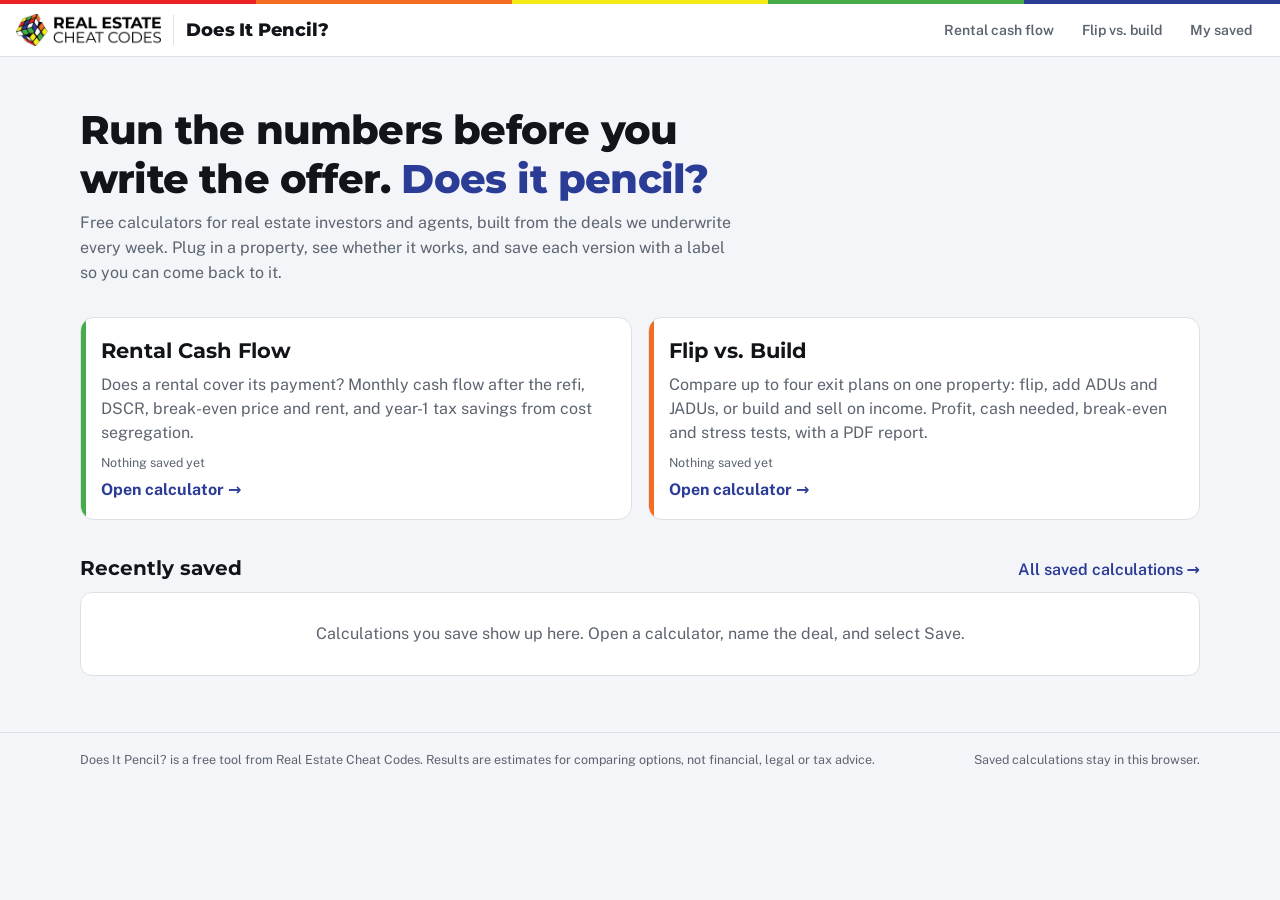
==== doesitpencil-site/index.html @ 222e0757 "Add files via upload" ====
<!doctype html>
<html lang="en" data-root="">
<head>
<meta charset="utf-8">
<meta name="viewport" content="width=device-width,initial-scale=1,viewport-fit=cover">
<title>Does It Pencil? · Free Real Estate Deal Calculators</title>
<meta name="description" content="Free real estate investing calculators from Real Estate Cheat Codes: rental cash flow and DSCR, flip vs. build, and more. Save and label your calculations.">
<meta property="og:title" content="Does It Pencil? · Free Real Estate Deal Calculators">
<meta property="og:description" content="Free real estate investing calculators from Real Estate Cheat Codes: rental cash flow and DSCR, flip vs. build, and more. Save and label your calculations.">
<meta property="og:type" content="website">
<meta property="og:url" content="https://doesitpencil.org/">
<link rel="canonical" href="https://doesitpencil.org/">
<link rel="icon" type="image/png" href="assets/favicon.png">
<link rel="apple-touch-icon" href="assets/apple-touch-icon.png">
<link rel="preconnect" href="https://fonts.googleapis.com">
<link rel="stylesheet" href="https://fonts.googleapis.com/css2?family=Montserrat:wght@600;700;800&family=Public+Sans:wght@400;500;600;700;800&family=IBM+Plex+Mono:wght@400;500;600&display=swap">
<link rel="stylesheet" href="assets/site.css">
<style>:root{color-scheme:light;padding-top:env(safe-area-inset-top,0px);padding-bottom:env(safe-area-inset-bottom,0px)}body{margin:0}img{max-width:100%}[hidden]{display:none!important}</style>
<style>
.dip-tools{display:flex;flex-wrap:wrap;gap:8px;align-items:center;margin:18px 0 14px}
.dip-tools input[type=search]{font:inherit;font-size:14px;padding:8px 10px;border:1px solid var(--dip-line);border-radius:8px;background:var(--dip-bg);color:var(--dip-fg);flex:1 1 220px;min-width:0}
.dip-chips{display:flex;gap:6px;flex-wrap:wrap}
.dip-chip{font:inherit;font-size:13px;font-weight:600;border:1px solid var(--dip-line);background:var(--dip-bg);color:var(--dip-muted);border-radius:999px;padding:6px 12px;cursor:pointer}
.dip-chip[aria-pressed="true"]{background:var(--dip-accent-soft);color:var(--dip-accent);border-color:transparent}
.dip-list{display:flex;flex-direction:column;background:var(--dip-bg);border:1px solid var(--dip-line);border-radius:12px;overflow:hidden}
.dip-row{display:grid;grid-template-columns:minmax(0,1fr) auto;gap:8px 16px;padding:14px 16px;border-top:1px solid var(--dip-line);align-items:center}
.dip-row:first-child{border-top:0}
.dip-row .nm{font-weight:700;font-size:15px;overflow-wrap:anywhere}
.dip-row .nm a{color:inherit;text-decoration:none}.dip-row .nm a:hover{color:var(--dip-accent);text-decoration:underline}
.dip-row .meta{font-size:13px;color:var(--dip-muted);margin-top:3px;display:flex;flex-wrap:wrap;gap:4px 10px;align-items:center}
.dip-badge{font-size:11.5px;font-weight:700;letter-spacing:.03em;text-transform:uppercase;color:var(--dip-accent);background:var(--dip-accent-soft);border-radius:4px;padding:2px 7px}
.dip-head{font-weight:700;font-variant-numeric:tabular-nums}
.dip-head.good{color:var(--dip-good)}.dip-head.bad{color:var(--dip-bad)}
.dip-acts{display:flex;gap:6px;flex-wrap:wrap;justify-content:flex-end}
.dip-acts .dip-btn{padding:6px 10px;font-size:13px}
.dip-row input.rn{font:inherit;font-weight:700;font-size:15px;padding:5px 8px;border:1px solid var(--dip-accent);border-radius:6px;width:100%;background:var(--dip-bg);color:var(--dip-fg)}
.dip-empty{padding:28px 18px;color:var(--dip-muted);text-align:center;line-height:1.6}
.dip-note{font-size:13px;color:var(--dip-muted);line-height:1.55;margin-top:14px;max-width:72ch}
@media (max-width:640px){.dip-row{grid-template-columns:1fr}.dip-acts{justify-content:flex-start}}

.dip-hero{padding-block:20px 10px}
.dip-cards{display:grid;grid-template-columns:repeat(auto-fit,minmax(min(100%,320px),1fr));gap:16px;margin-top:22px}
.dip-card{background:var(--dip-bg);border:1px solid var(--dip-line);border-radius:14px;padding:20px;display:flex;flex-direction:column;gap:10px;text-decoration:none;color:inherit;position:relative;overflow:hidden}
.dip-card:hover{border-color:var(--dip-accent)}
.dip-card::before{content:"";position:absolute;inset:0 auto 0 0;width:5px;background:var(--c)}
.dip-card h2{font-size:21px}
.dip-card p{margin:0;color:var(--dip-muted);line-height:1.5}
.dip-card .go{margin-top:auto;font-weight:700;color:var(--dip-accent)}
.dip-card .n{font-size:12.5px;color:var(--dip-muted)}
.dip-sec{margin-top:36px;display:flex;justify-content:space-between;align-items:baseline;gap:10px;flex-wrap:wrap}
.dip-sec a{color:var(--dip-accent);font-weight:600;text-decoration:none}
</style>
</head>
<body class="dip-page">
<div id="dip-header"></div>
<main class="dip-main">
  <section class="dip-hero">
    <h1>Run the numbers before you write the offer. <em>Does it pencil?</em></h1>
    <p class="lede dip-lede">Free calculators for real estate investors and agents, built from the deals we underwrite every week. Plug in a property, see whether it works, and save each version with a label so you can come back to it.</p>
  </section>
  <div class="dip-cards" id="cards"></div>
  <div class="dip-sec"><h2>Recently saved</h2><a href="saved/index.html">All saved calculations →</a></div>
  <div class="dip-list" id="recent" style="margin-top:12px"></div>
</main>
<footer class="dip-foot"><div class="dip-in"><span>Does It Pencil? is a free tool from Real Estate Cheat Codes. Results are estimates for comparing options, not financial, legal or tax advice.</span><span>Saved calculations stay in this browser.</span></div></footer>
<script src="assets/site.js"></script>
<script>
DIP.mountHeader('home');

function ago(t){const s=(Date.now()-t)/1000;if(s<60)return 'just now';if(s<3600)return Math.floor(s/60)+' min ago';if(s<86400)return Math.floor(s/3600)+' hr ago';
  return new Date(t).toLocaleDateString([], {month:'short',day:'numeric',year:new Date(t).getFullYear()===new Date().getFullYear()?undefined:'numeric'})}
function rowHTML(e,full){
  const c=DIP.CALCS[e.calc],sm=e.summary||{};
  return `<div class="dip-row" data-id="${DIP.esc(e.id)}">
   <div><div class="nm"><a href="${DIP.href(e.calc,e.id)}">${DIP.esc(e.label)}</a></div>
   <div class="meta"><span class="dip-badge">${DIP.esc(c?c.short:e.calc)}</span>${sm.headline?`<span class="dip-head ${sm.tone||''}">${DIP.esc(sm.headline)}</span>`:''}${sm.detail?`<span>${DIP.esc(sm.detail)}</span>`:''}<span>Updated ${ago(e.updatedAt)}</span></div></div>
   <div class="dip-acts"><a class="dip-btn dip-primary" href="${DIP.href(e.calc,e.id)}">Open</a>${full?`<button class="dip-btn" data-act="rename">Rename</button><button class="dip-btn" data-act="dup">Duplicate</button><button class="dip-btn dip-danger" data-act="del">Delete</button>`:''}</div></div>`;
}

const colors={rental:'var(--dip-green)',flip:'var(--dip-orange)'};
function render(){
  document.getElementById('cards').innerHTML=Object.entries(DIP.CALCS).map(([k,c])=>{const n=DIP.store.list(k).length;
    return `<a class="dip-card" style="--c:${colors[k]||'var(--dip-blue)'}" href="${DIP.href(k)}"><h2>${DIP.esc(c.name)}</h2><p>${DIP.esc(c.blurb)}</p>
    <span class="n">${n?n+' saved':'Nothing saved yet'}</span><span class="go">Open calculator →</span></a>`}).join('');
  const r=DIP.store.list().slice(0,5);
  document.getElementById('recent').innerHTML=r.length?r.map(e=>rowHTML(e,false)).join(''):'<div class="dip-empty">Calculations you save show up here. Open a calculator, name the deal, and select Save.</div>';
}
render();DIP.store.onChange(render);
</script>
</body>
</html>
---- doesitpencil-site/assets/site.css ----
/* Does It Pencil? — shared site chrome (header, save bar, saved list).
   Every token is prefixed --dip- so it never collides with a calculator's own tokens. */
:root{
  --dip-bg:#ffffff; --dip-fg:#111418; --dip-muted:#5c6470; --dip-line:#dde1e7; --dip-soft:#f3f5f8;
  --dip-accent:#2b3c97; --dip-accent-soft:#e7eaf6; --dip-on-accent:#ffffff;
  --dip-good:#1f7a4d; --dip-good-bg:#dff1e6; --dip-bad:#c0392b; --dip-bad-bg:#f7e0dc;
  --dip-red:#ed2224; --dip-orange:#f36c21; --dip-yellow:#f6eb16; --dip-green:#46ab48; --dip-blue:#2b3c97;
  --dip-display:"Montserrat","Public Sans",system-ui,sans-serif;
  --dip-sans:"Public Sans",system-ui,-apple-system,"Segoe UI",sans-serif;
}
@media (prefers-color-scheme: dark){:root:not([data-theme="light"]){
  --dip-bg:#12151b; --dip-fg:#e8ebf0; --dip-muted:#9aa3b0; --dip-line:#2b313c; --dip-soft:#1a1f27;
  --dip-accent:#9aa8ff; --dip-accent-soft:#232a52; --dip-on-accent:#0d1020;
  --dip-good:#5fd394; --dip-good-bg:#16352a; --dip-bad:#ff8a7a; --dip-bad-bg:#3d1f1b}}
:root[data-theme="dark"]{
  --dip-bg:#12151b; --dip-fg:#e8ebf0; --dip-muted:#9aa3b0; --dip-line:#2b313c; --dip-soft:#1a1f27;
  --dip-accent:#9aa8ff; --dip-accent-soft:#232a52; --dip-on-accent:#0d1020;
  --dip-good:#5fd394; --dip-good-bg:#16352a; --dip-bad:#ff8a7a; --dip-bad-bg:#3d1f1b}

.dip-stripe{display:flex;height:4px}
.dip-stripe i{flex:1}
.dip-stripe i:nth-child(1){background:var(--dip-red)}.dip-stripe i:nth-child(2){background:var(--dip-orange)}
.dip-stripe i:nth-child(3){background:var(--dip-yellow)}.dip-stripe i:nth-child(4){background:var(--dip-green)}
.dip-stripe i:nth-child(5){background:var(--dip-blue)}

.dip-header{background:var(--dip-bg);color:var(--dip-fg);border-bottom:1px solid var(--dip-line);font-family:var(--dip-sans)}
.dip-header .dip-in{display:flex;align-items:center;gap:18px;flex-wrap:wrap;padding-block:10px;
  padding-left:max(16px,env(safe-area-inset-left,0px));padding-right:max(16px,env(safe-area-inset-right,0px))}
.dip-brand{display:flex;align-items:center;gap:12px;color:inherit;text-decoration:none;margin-right:auto;min-width:0}
.dip-brand img{height:32px;width:auto;display:block}
.dip-brand .dip-w{display:none}
@media (prefers-color-scheme: dark){:root:not([data-theme="light"]) .dip-brand .dip-b{display:none}:root:not([data-theme="light"]) .dip-brand .dip-w{display:block}}
:root[data-theme="dark"] .dip-brand .dip-b{display:none}:root[data-theme="dark"] .dip-brand .dip-w{display:block}
.dip-brand .dip-sep{width:1px;height:30px;background:var(--dip-line)}
.dip-brand b{font-family:var(--dip-display);font-weight:800;font-size:18px;letter-spacing:-.01em;white-space:nowrap}
.dip-nav{display:flex;gap:4px;overflow-x:auto;max-width:100%;scrollbar-width:none}
.dip-nav a{font-weight:600;font-size:14px;color:var(--dip-muted);text-decoration:none;padding:8px 12px;border-radius:8px;white-space:nowrap;display:flex;align-items:center;gap:6px}
.dip-nav a:hover{color:var(--dip-fg);background:var(--dip-soft)}
.dip-nav a[aria-current="page"]{color:var(--dip-accent);background:var(--dip-accent-soft)}
.dip-count{font-size:11.5px;font-weight:700;background:var(--dip-accent);color:var(--dip-on-accent);border-radius:999px;padding:1px 7px;font-variant-numeric:tabular-nums}
.dip-count:empty{display:none}
@media (max-width:640px){.dip-brand .dip-sep,.dip-brand img{display:none!important}.dip-header .dip-in{gap:6px}.dip-nav{width:100%}}

/* save bar */
.dip-save{display:flex;flex-wrap:wrap;gap:8px;align-items:center;font-family:var(--dip-sans);min-width:0}
.dip-save input,.dip-save select{font:inherit;font-size:14px;color:var(--dip-fg);background:var(--dip-bg);border:1px solid var(--dip-line);border-radius:8px;padding:8px 10px;min-width:0}
.dip-save input{flex:1 1 220px;font-weight:600}
.dip-save select{flex:0 1 210px}
.dip-save button{font:inherit;font-size:14px;font-weight:600;border-radius:8px;border:1px solid var(--dip-line);background:var(--dip-bg);color:var(--dip-fg);padding:8px 12px;cursor:pointer;white-space:nowrap}
.dip-save button:hover{border-color:var(--dip-accent)}
.dip-save button.dip-primary{background:var(--dip-accent);border-color:var(--dip-accent);color:var(--dip-on-accent)}
.dip-save :focus-visible{outline:2px solid var(--dip-accent);outline-offset:1px}
.dip-status{font-size:12.5px;color:var(--dip-muted);flex-basis:100%}
.dip-status.dirty{color:#9a6400}

/* shared page sections (home / saved) */
.dip-page{background:var(--dip-soft);color:var(--dip-fg);font-family:var(--dip-sans);min-height:100%}
.dip-main{max-width:1120px;padding-block:28px 56px;padding-left:max(16px,env(safe-area-inset-left,0px));padding-right:max(16px,env(safe-area-inset-right,0px));margin:0 auto}
.dip-main h1{font-family:var(--dip-display);font-weight:800;font-size:clamp(26px,4vw,40px);letter-spacing:-.02em;margin:0 0 8px;text-wrap:balance}
.dip-main h1 em{font-style:normal;color:var(--dip-accent)}
.dip-main h2{font-family:var(--dip-display);font-weight:700;font-size:20px;margin:0}
.dip-lede{color:var(--dip-muted);font-size:16px;line-height:1.55;max-width:66ch;margin:0}
.dip-btn{font:inherit;font-size:14px;font-weight:600;border-radius:8px;border:1px solid var(--dip-line);background:var(--dip-bg);color:var(--dip-fg);padding:8px 12px;cursor:pointer;text-decoration:none;display:inline-flex;align-items:center;gap:6px;white-space:nowrap}
.dip-btn:hover{border-color:var(--dip-accent)}
.dip-btn.dip-primary{background:var(--dip-accent);border-color:var(--dip-accent);color:var(--dip-on-accent)}
.dip-btn.dip-danger{color:var(--dip-bad)}
.dip-btn:focus-visible{outline:2px solid var(--dip-accent);outline-offset:1px}
.dip-foot{border-top:1px solid var(--dip-line);color:var(--dip-muted);font-size:12.5px;line-height:1.5;padding-block:18px 28px;
  padding-left:max(16px,env(safe-area-inset-left,0px));padding-right:max(16px,env(safe-area-inset-right,0px));font-family:var(--dip-sans)}
.dip-foot .dip-in{max-width:1120px;margin:0 auto;display:flex;flex-wrap:wrap;gap:6px 18px;justify-content:space-between}
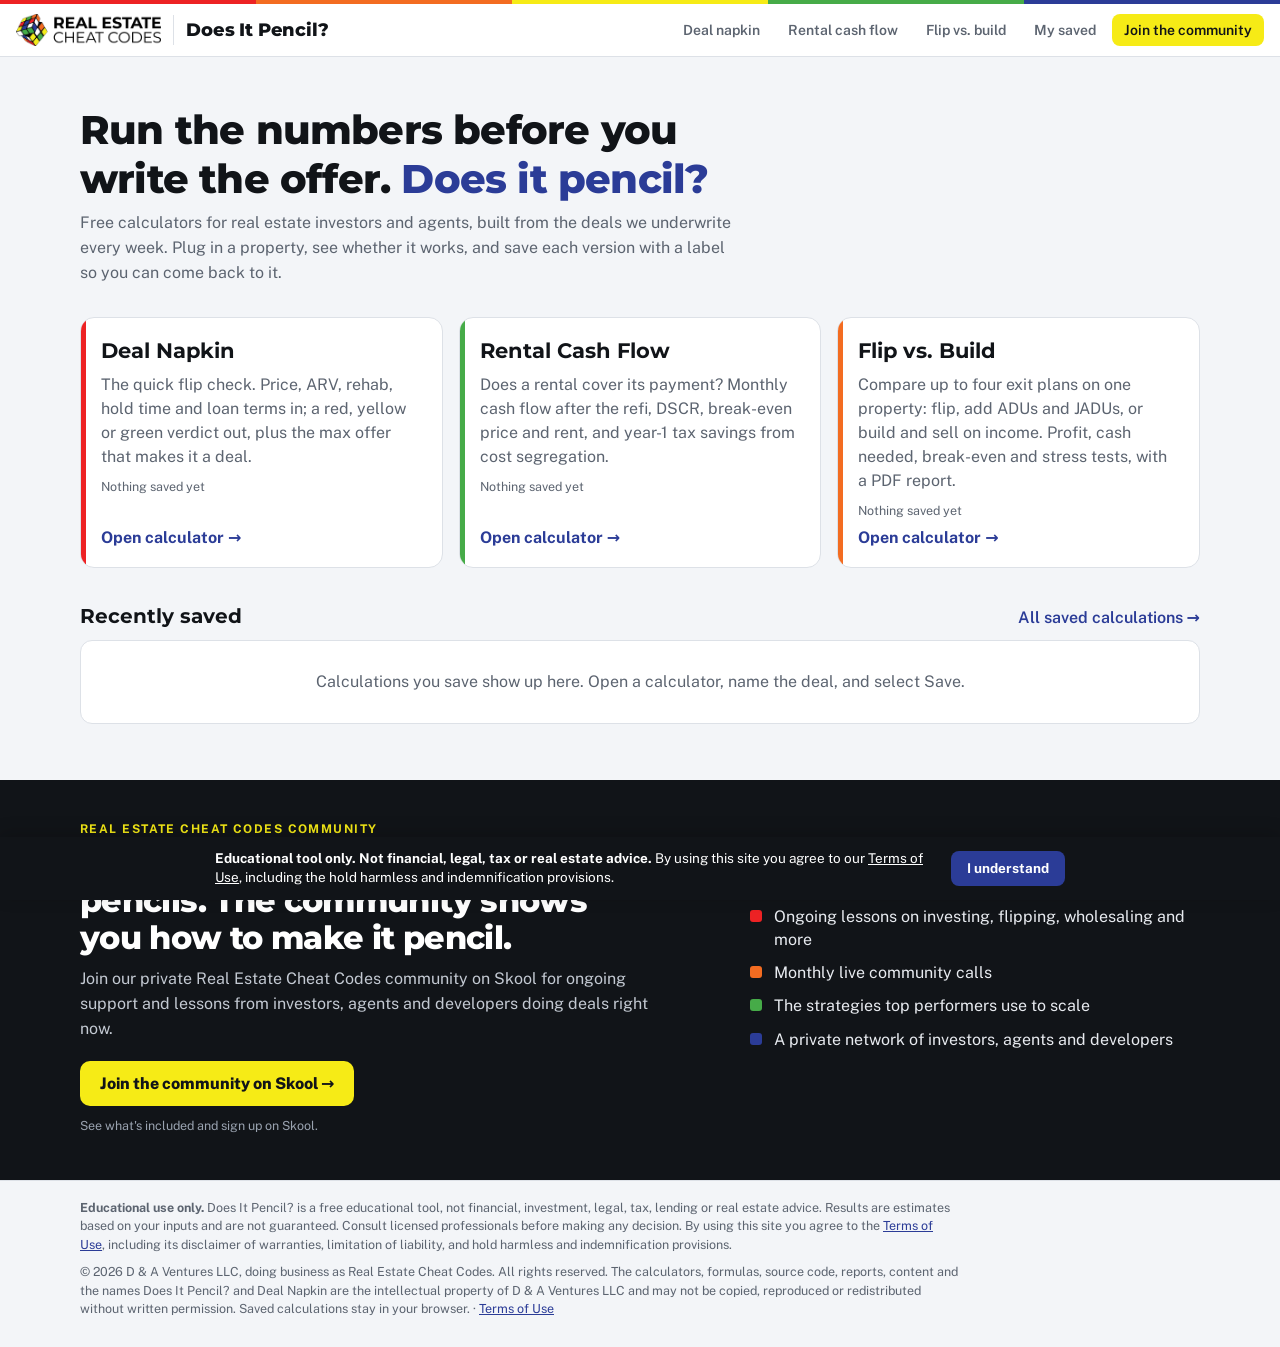
==== commit 5632f23f: "Add files via upload" ====
--- a/doesitpencil-site/index.html
+++ b/doesitpencil-site/index.html
@@ -30,7 +30,7 @@
 .dip-row .meta{font-size:13px;color:var(--dip-muted);margin-top:3px;display:flex;flex-wrap:wrap;gap:4px 10px;align-items:center}
 .dip-badge{font-size:11.5px;font-weight:700;letter-spacing:.03em;text-transform:uppercase;color:var(--dip-accent);background:var(--dip-accent-soft);border-radius:4px;padding:2px 7px}
 .dip-head{font-weight:700;font-variant-numeric:tabular-nums}
-.dip-head.good{color:var(--dip-good)}.dip-head.bad{color:var(--dip-bad)}
+.dip-head.good{color:var(--dip-good)}.dip-head.bad{color:var(--dip-bad)}.dip-head.warn{color:#9a6400}
 .dip-acts{display:flex;gap:6px;flex-wrap:wrap;justify-content:flex-end}
 .dip-acts .dip-btn{padding:6px 10px;font-size:13px}
 .dip-row input.rn{font:inherit;font-weight:700;font-size:15px;padding:5px 8px;border:1px solid var(--dip-accent);border-radius:6px;width:100%;background:var(--dip-bg);color:var(--dip-fg)}
@@ -62,7 +62,25 @@
   <div class="dip-sec"><h2>Recently saved</h2><a href="saved/index.html">All saved calculations →</a></div>
   <div class="dip-list" id="recent" style="margin-top:12px"></div>
 </main>
-<footer class="dip-foot"><div class="dip-in"><span>Does It Pencil? is a free tool from Real Estate Cheat Codes. Results are estimates for comparing options, not financial, legal or tax advice.</span><span>Saved calculations stay in this browser.</span></div></footer>
+<section class="dip-cta" aria-labelledby="cta-h"><div class="dip-in">
+  <div>
+    <p class="eyebrow">Real Estate Cheat Codes community</p>
+    <h2 id="cta-h">The calculator tells you if it pencils. The community shows you how to make it pencil.</h2>
+    <p>Join our private Real Estate Cheat Codes community on Skool for ongoing support and lessons from investors, agents and developers doing deals right now.</p>
+    <a class="go" href="https://www.skool.com/realestatecheatcodes/about?utm_source=doesitpencil&amp;utm_medium=website&amp;utm_campaign=community_cta&amp;utm_content=home" target="_blank" rel="noopener">Join the community on Skool →</a>
+    <p class="fine">See what's included and sign up on Skool.</p>
+  </div>
+  <ul>
+    <li>Ongoing lessons on investing, flipping, wholesaling and more</li>
+    <li>Monthly live community calls</li>
+    <li>The strategies top performers use to scale</li>
+    <li>A private network of investors, agents and developers</li>
+  </ul>
+</div></section>
+<footer class="dip-foot"><div class="dip-in">
+<p class="dip-legal"><b>Educational use only.</b> Does It Pencil? is a free educational tool, not financial, investment, legal, tax, lending or real estate advice. Results are estimates based on your inputs and are not guaranteed. Consult licensed professionals before making any decision. By using this site you agree to the <a href="terms/index.html">Terms of Use</a>, including its disclaimer of warranties, limitation of liability, and hold harmless and indemnification provisions.</p>
+<p class="dip-legal">© 2026 D &amp; A Ventures LLC, doing business as Real Estate Cheat Codes. All rights reserved. The calculators, formulas, source code, reports, content and the names Does It Pencil? and Deal Napkin are the intellectual property of D &amp; A Ventures LLC and may not be copied, reproduced or redistributed without written permission. Saved calculations stay in your browser. · <a href="terms/index.html">Terms of Use</a></p>
+</div></footer>
 <script src="assets/site.js"></script>
 <script>
 DIP.mountHeader('home');
@@ -77,7 +95,7 @@
    <div class="dip-acts"><a class="dip-btn dip-primary" href="${DIP.href(e.calc,e.id)}">Open</a>${full?`<button class="dip-btn" data-act="rename">Rename</button><button class="dip-btn" data-act="dup">Duplicate</button><button class="dip-btn dip-danger" data-act="del">Delete</button>`:''}</div></div>`;
 }
 
-const colors={rental:'var(--dip-green)',flip:'var(--dip-orange)'};
+const colors={napkin:'var(--dip-red)',rental:'var(--dip-green)',flip:'var(--dip-orange)'};
 function render(){
   document.getElementById('cards').innerHTML=Object.entries(DIP.CALCS).map(([k,c])=>{const n=DIP.store.list(k).length;
     return `<a class="dip-card" style="--c:${colors[k]||'var(--dip-blue)'}" href="${DIP.href(k)}"><h2>${DIP.esc(c.name)}</h2><p>${DIP.esc(c.blurb)}</p>
--- a/doesitpencil-site/assets/site.css
+++ b/doesitpencil-site/assets/site.css
@@ -68,3 +68,34 @@
 .dip-foot{border-top:1px solid var(--dip-line);color:var(--dip-muted);font-size:12.5px;line-height:1.5;padding-block:18px 28px;
   padding-left:max(16px,env(safe-area-inset-left,0px));padding-right:max(16px,env(safe-area-inset-right,0px));font-family:var(--dip-sans)}
 .dip-foot .dip-in{max-width:1120px;margin:0 auto;display:flex;flex-wrap:wrap;gap:6px 18px;justify-content:space-between}
+
+/* legal footer + first-visit notice */
+.dip-foot .dip-in{flex-direction:column;gap:8px}
+.dip-legal{margin:0;max-width:110ch}
+.dip-foot a{color:var(--dip-accent)}
+.dip-notice{position:fixed;left:0;right:0;bottom:0;z-index:50;background:var(--dip-fg);color:var(--dip-bg);font-family:var(--dip-sans);font-size:13.5px;line-height:1.45;
+  padding-block:12px calc(12px + env(safe-area-inset-bottom,0px));padding-left:max(16px,env(safe-area-inset-left,0px));padding-right:max(16px,env(safe-area-inset-right,0px));
+  display:flex;gap:12px 16px;align-items:center;justify-content:center;flex-wrap:wrap;box-shadow:0 -4px 16px rgba(0,0,0,.18)}
+.dip-notice p{margin:0;max-width:90ch}
+.dip-notice a{color:inherit;text-decoration:underline}
+.dip-notice button{font:inherit;font-weight:700;border:0;border-radius:8px;padding:8px 16px;background:var(--dip-accent);color:var(--dip-on-accent);cursor:pointer;white-space:nowrap}
+@media (prefers-color-scheme: dark){:root:not([data-theme="light"]) .dip-notice button{background:var(--dip-bg);color:var(--dip-fg)}}
+
+/* community CTA (above the footer on every page) */
+.dip-cta{background:#111418;color:#f3f5f8;font-family:var(--dip-sans);position:relative}
+.dip-cta .dip-in{max-width:1120px;margin:0 auto;padding-block:40px 44px;padding-left:max(16px,env(safe-area-inset-left,0px));padding-right:max(16px,env(safe-area-inset-right,0px));
+  display:grid;grid-template-columns:minmax(0,1.4fr) minmax(0,1fr);gap:24px 40px;align-items:center}
+@media (max-width:800px){.dip-cta .dip-in{grid-template-columns:minmax(0,1fr)}}
+.dip-cta .eyebrow{font-size:12px;font-weight:700;letter-spacing:.12em;text-transform:uppercase;color:#f6eb16;margin:0 0 8px}
+.dip-cta h2{font-family:var(--dip-display);font-weight:800;font-size:clamp(24px,3.2vw,32px);line-height:1.15;letter-spacing:-.02em;margin:0 0 10px;text-wrap:balance;color:#fff}
+.dip-cta p{margin:0;color:#c3c9d2;line-height:1.55;max-width:60ch}
+.dip-cta ul{list-style:none;margin:0;padding:0;display:flex;flex-direction:column;gap:10px}
+.dip-cta li{display:grid;grid-template-columns:14px minmax(0,1fr);gap:10px;color:#e8ebf0;line-height:1.45}
+.dip-cta li::before{content:"";width:12px;height:12px;border-radius:3px;margin-top:5px;background:var(--b)}
+.dip-cta li:nth-child(1){--b:#ed2224}.dip-cta li:nth-child(2){--b:#f36c21}.dip-cta li:nth-child(3){--b:#46ab48}.dip-cta li:nth-child(4){--b:#2b3c97}
+.dip-cta .go{display:inline-flex;align-items:center;gap:8px;margin-top:20px;background:#f6eb16;color:#111418;font-weight:800;font-size:16px;text-decoration:none;border-radius:10px;padding:13px 20px}
+.dip-cta .go:hover{background:#fff36a}
+.dip-cta .go:focus-visible{outline:3px solid #fff;outline-offset:2px}
+.dip-cta .fine{font-size:12.5px;color:#9aa3b0;margin-top:10px}
+.dip-nav a.dip-join{background:#f6eb16;color:#111418}
+.dip-nav a.dip-join:hover{background:#fff36a;color:#111418}
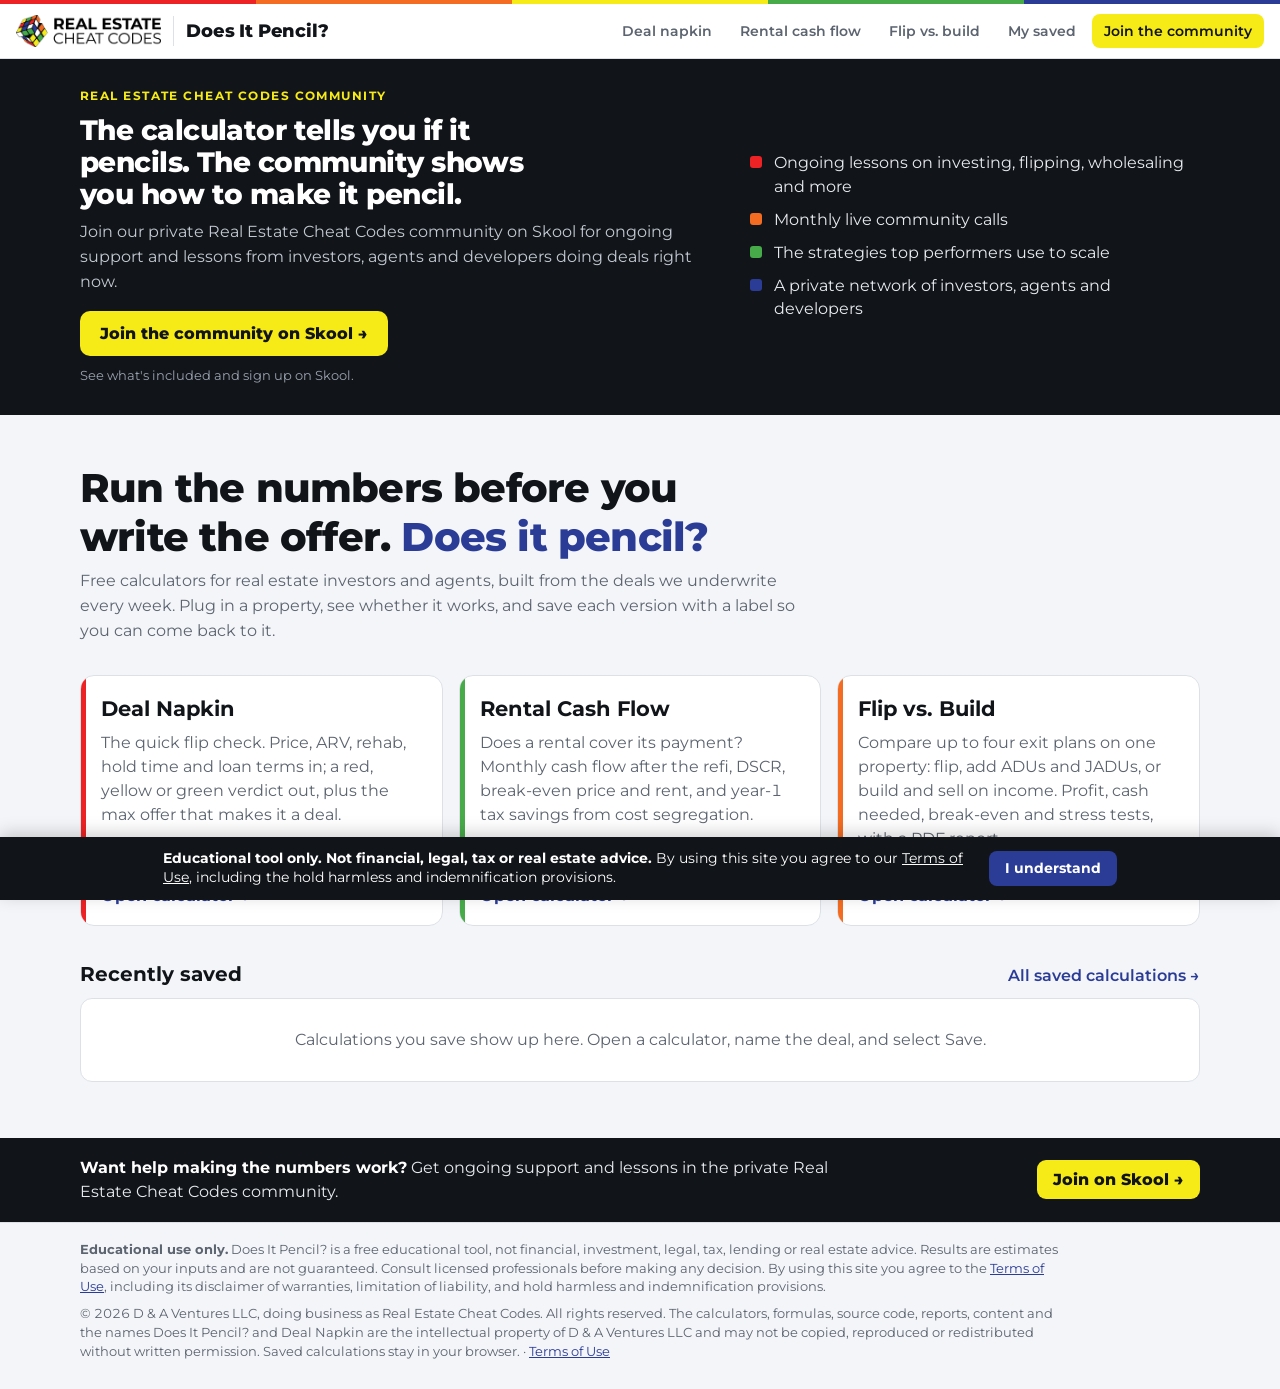
==== commit a46aa546: "Add files via upload" ====
--- a/doesitpencil-site/index.html
+++ b/doesitpencil-site/index.html
@@ -13,7 +13,7 @@
 <link rel="icon" type="image/png" href="assets/favicon.png">
 <link rel="apple-touch-icon" href="assets/apple-touch-icon.png">
 <link rel="preconnect" href="https://fonts.googleapis.com">
-<link rel="stylesheet" href="https://fonts.googleapis.com/css2?family=Montserrat:wght@600;700;800&family=Public+Sans:wght@400;500;600;700;800&family=IBM+Plex+Mono:wght@400;500;600&display=swap">
+<link rel="stylesheet" href="https://fonts.googleapis.com/css2?family=Montserrat:wght@400;500;600;700;800&display=swap">
 <link rel="stylesheet" href="assets/site.css">
 <style>:root{color-scheme:light;padding-top:env(safe-area-inset-top,0px);padding-bottom:env(safe-area-inset-bottom,0px)}body{margin:0}img{max-width:100%}[hidden]{display:none!important}</style>
 <style>
@@ -53,6 +53,21 @@
 </head>
 <body class="dip-page">
 <div id="dip-header"></div>
+<section class="dip-cta dip-cta-top" aria-labelledby="cta-top-h"><div class="dip-in">
+  <div>
+    <p class="eyebrow">Real Estate Cheat Codes community</p>
+    <h2 id="cta-top-h">The calculator tells you if it pencils. The community shows you how to make it pencil.</h2>
+    <p>Join our private Real Estate Cheat Codes community on Skool for ongoing support and lessons from investors, agents and developers doing deals right now.</p>
+    <a class="go" href="https://www.skool.com/realestatecheatcodes/about?utm_source=doesitpencil&amp;utm_medium=website&amp;utm_campaign=community_cta&amp;utm_content=home-top" target="_blank" rel="noopener">Join the community on Skool →</a>
+    <p class="fine">See what's included and sign up on Skool.</p>
+  </div>
+  <ul>
+    <li>Ongoing lessons on investing, flipping, wholesaling and more</li>
+    <li>Monthly live community calls</li>
+    <li>The strategies top performers use to scale</li>
+    <li>A private network of investors, agents and developers</li>
+  </ul>
+</div></section>
 <main class="dip-main">
   <section class="dip-hero">
     <h1>Run the numbers before you write the offer. <em>Does it pencil?</em></h1>
@@ -62,25 +77,16 @@
   <div class="dip-sec"><h2>Recently saved</h2><a href="saved/index.html">All saved calculations →</a></div>
   <div class="dip-list" id="recent" style="margin-top:12px"></div>
 </main>
-<section class="dip-cta" aria-labelledby="cta-h"><div class="dip-in">
-  <div>
-    <p class="eyebrow">Real Estate Cheat Codes community</p>
-    <h2 id="cta-h">The calculator tells you if it pencils. The community shows you how to make it pencil.</h2>
-    <p>Join our private Real Estate Cheat Codes community on Skool for ongoing support and lessons from investors, agents and developers doing deals right now.</p>
-    <a class="go" href="https://www.skool.com/realestatecheatcodes/about?utm_source=doesitpencil&amp;utm_medium=website&amp;utm_campaign=community_cta&amp;utm_content=home" target="_blank" rel="noopener">Join the community on Skool →</a>
-    <p class="fine">See what's included and sign up on Skool.</p>
-  </div>
-  <ul>
-    <li>Ongoing lessons on investing, flipping, wholesaling and more</li>
-    <li>Monthly live community calls</li>
-    <li>The strategies top performers use to scale</li>
-    <li>A private network of investors, agents and developers</li>
-  </ul>
+
+<section class="dip-cta-bottom" aria-label="Join the community"><div class="dip-in">
+  <p><b>Want help making the numbers work?</b> Get ongoing support and lessons in the private Real Estate Cheat Codes community.</p>
+  <a class="go" href="https://www.skool.com/realestatecheatcodes/about?utm_source=doesitpencil&amp;utm_medium=website&amp;utm_campaign=community_cta&amp;utm_content=home-bottom" target="_blank" rel="noopener">Join on Skool →</a>
 </div></section>
 <footer class="dip-foot"><div class="dip-in">
 <p class="dip-legal"><b>Educational use only.</b> Does It Pencil? is a free educational tool, not financial, investment, legal, tax, lending or real estate advice. Results are estimates based on your inputs and are not guaranteed. Consult licensed professionals before making any decision. By using this site you agree to the <a href="terms/index.html">Terms of Use</a>, including its disclaimer of warranties, limitation of liability, and hold harmless and indemnification provisions.</p>
 <p class="dip-legal">© 2026 D &amp; A Ventures LLC, doing business as Real Estate Cheat Codes. All rights reserved. The calculators, formulas, source code, reports, content and the names Does It Pencil? and Deal Napkin are the intellectual property of D &amp; A Ventures LLC and may not be copied, reproduced or redistributed without written permission. Saved calculations stay in your browser. · <a href="terms/index.html">Terms of Use</a></p>
 </div></footer>
+<script src="assets/tracking.js"></script>
 <script src="assets/site.js"></script>
 <script>
 DIP.mountHeader('home');
--- a/doesitpencil-site/assets/site.css
+++ b/doesitpencil-site/assets/site.css
@@ -5,8 +5,8 @@
   --dip-accent:#2b3c97; --dip-accent-soft:#e7eaf6; --dip-on-accent:#ffffff;
   --dip-good:#1f7a4d; --dip-good-bg:#dff1e6; --dip-bad:#c0392b; --dip-bad-bg:#f7e0dc;
   --dip-red:#ed2224; --dip-orange:#f36c21; --dip-yellow:#f6eb16; --dip-green:#46ab48; --dip-blue:#2b3c97;
-  --dip-display:"Montserrat","Public Sans",system-ui,sans-serif;
-  --dip-sans:"Public Sans",system-ui,-apple-system,"Segoe UI",sans-serif;
+  --dip-display:"Montserrat",system-ui,sans-serif;
+  --dip-sans:"Montserrat",system-ui,-apple-system,"Segoe UI",sans-serif;
 }
 @media (prefers-color-scheme: dark){:root:not([data-theme="light"]){
   --dip-bg:#12151b; --dip-fg:#e8ebf0; --dip-muted:#9aa3b0; --dip-line:#2b313c; --dip-soft:#1a1f27;
@@ -99,3 +99,18 @@
 .dip-cta .fine{font-size:12.5px;color:#9aa3b0;margin-top:10px}
 .dip-nav a.dip-join{background:#f6eb16;color:#111418}
 .dip-nav a.dip-join:hover{background:#fff36a;color:#111418}
+
+/* top CTA is a little tighter than the original full band */
+.dip-cta-top .dip-in{padding-block:28px 30px}
+.dip-cta-top h2{font-size:clamp(22px,2.8vw,28px)}
+.dip-cta-top .go{margin-top:16px}
+/* compact bottom CTA */
+.dip-cta-bottom{background:#111418;color:#e8ebf0;font-family:var(--dip-sans)}
+.dip-cta-bottom .dip-in{max-width:1120px;margin:0 auto;padding-block:18px;padding-left:max(16px,env(safe-area-inset-left,0px));padding-right:max(16px,env(safe-area-inset-right,0px));
+  display:flex;flex-wrap:wrap;gap:12px 20px;align-items:center;justify-content:space-between}
+.dip-cta-bottom p{margin:0;line-height:1.5;max-width:70ch}
+.dip-cta-bottom b{color:#fff}
+.dip-cta-bottom .go{background:#f6eb16;color:#111418;font-weight:800;text-decoration:none;border-radius:9px;padding:10px 16px;white-space:nowrap}
+.dip-cta-bottom .go:hover{background:#fff36a}
+.dip-cta-bottom .go:focus-visible{outline:3px solid #fff;outline-offset:2px}
+body{font-variant-numeric:tabular-nums}
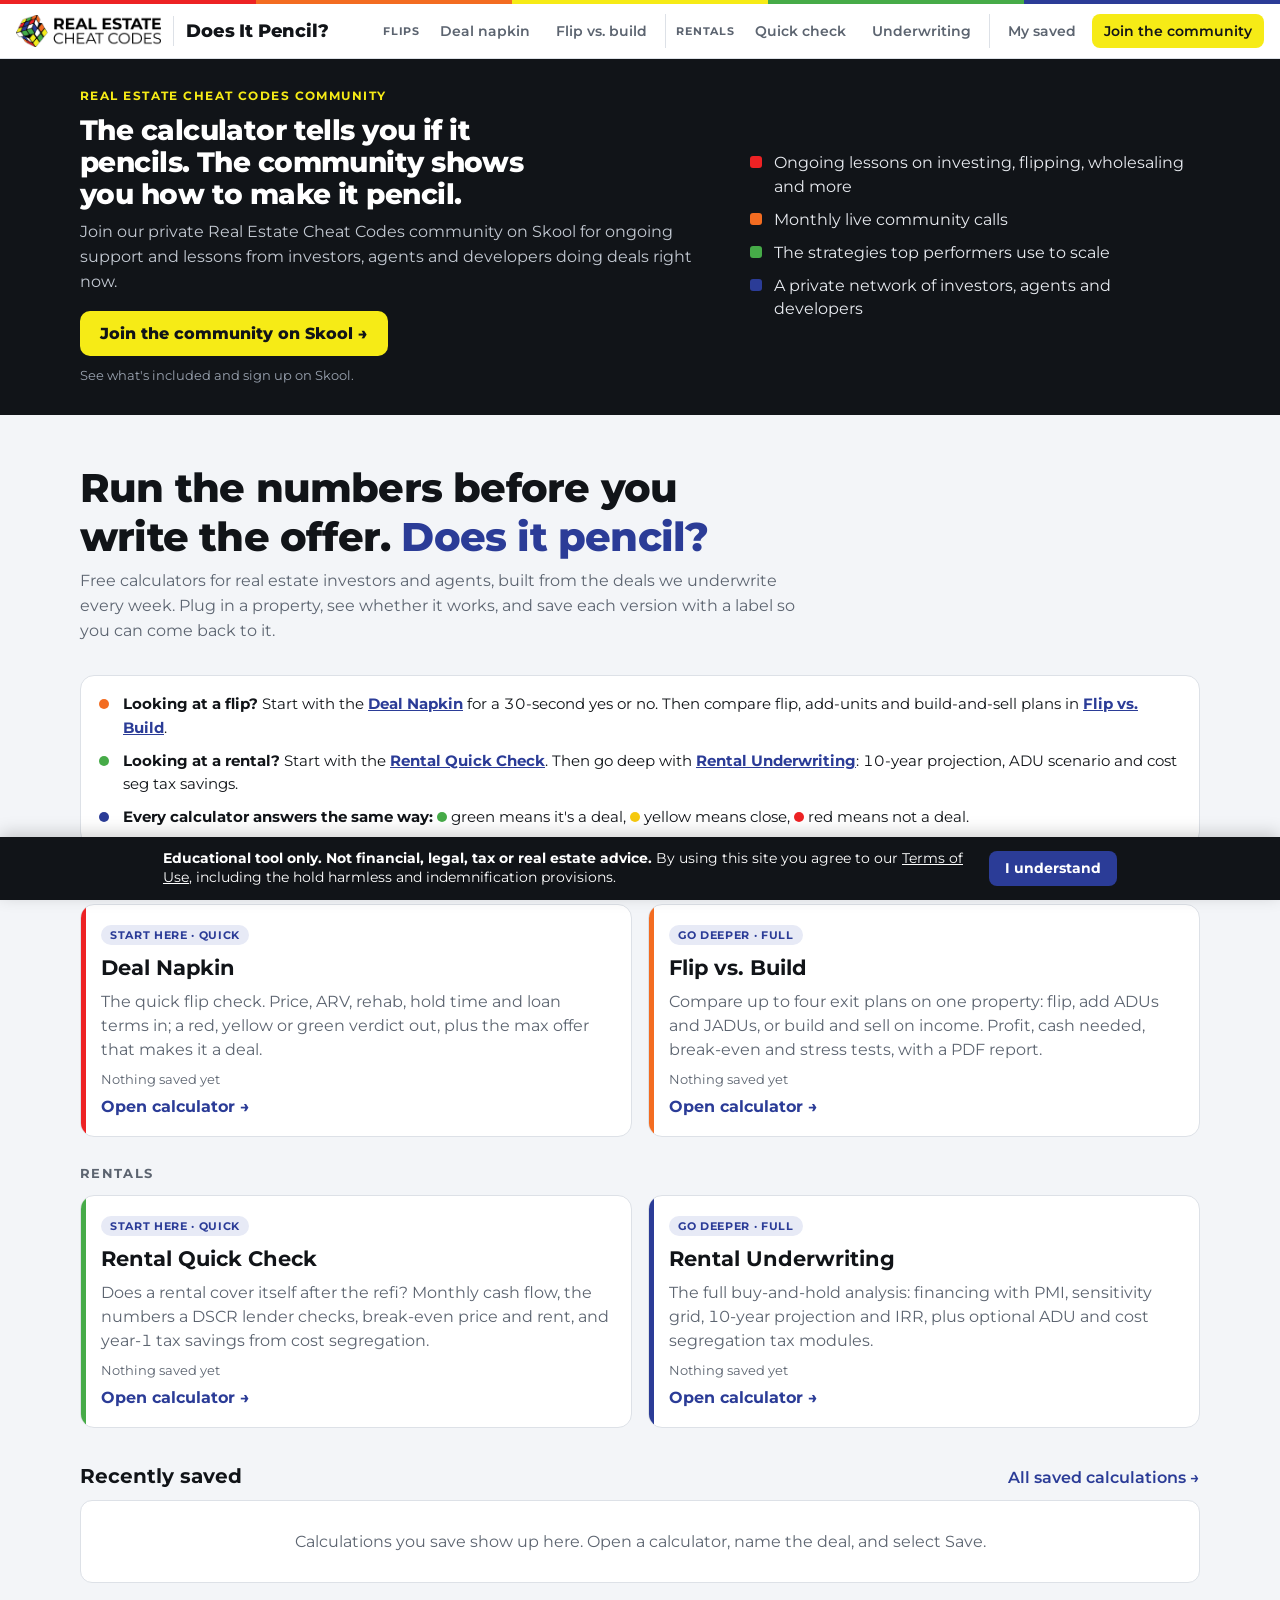
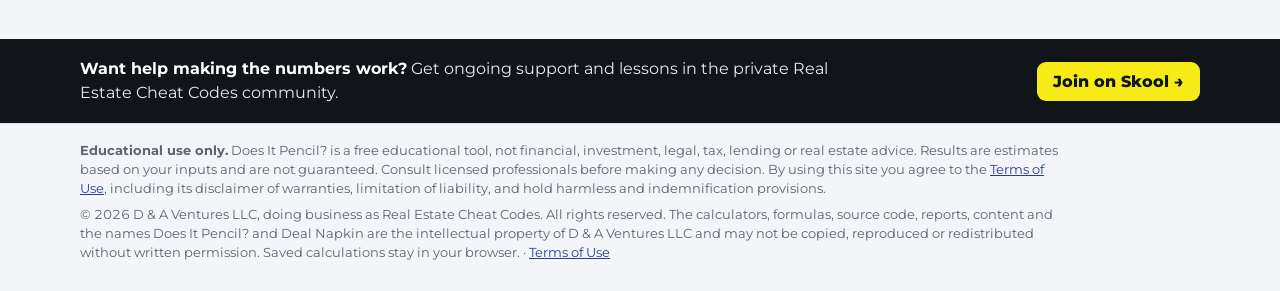
==== commit 03c563dc: "Add files via upload" ====
--- a/doesitpencil-site/index.html
+++ b/doesitpencil-site/index.html
@@ -8,6 +8,12 @@
 <meta property="og:title" content="Does It Pencil? · Free Real Estate Deal Calculators">
 <meta property="og:description" content="Free real estate investing calculators from Real Estate Cheat Codes: rental cash flow and DSCR, flip vs. build, and more. Save and label your calculations.">
 <meta property="og:type" content="website">
+<meta property="og:image" content="https://doesitpencil.org/assets/og-image.png">
+<meta property="og:image:width" content="1200">
+<meta property="og:image:height" content="630">
+<meta property="og:site_name" content="Does It Pencil?">
+<meta name="twitter:card" content="summary_large_image">
+<meta name="twitter:image" content="https://doesitpencil.org/assets/og-image.png">
 <meta property="og:url" content="https://doesitpencil.org/">
 <link rel="canonical" href="https://doesitpencil.org/">
 <link rel="icon" type="image/png" href="assets/favicon.png">
@@ -42,6 +48,12 @@
 .dip-cards{display:grid;grid-template-columns:repeat(auto-fit,minmax(min(100%,320px),1fr));gap:16px;margin-top:22px}
 .dip-card{background:var(--dip-bg);border:1px solid var(--dip-line);border-radius:14px;padding:20px;display:flex;flex-direction:column;gap:10px;text-decoration:none;color:inherit;position:relative;overflow:hidden}
 .dip-card:hover{border-color:var(--dip-accent)}
+.dip-gh{font-size:13px!important;letter-spacing:.1em;text-transform:uppercase;color:var(--dip-muted);margin:28px 0 -8px!important}
+.dip-tag{align-self:flex-start;font-size:11px;font-weight:700;letter-spacing:.06em;text-transform:uppercase;color:var(--dip-accent);background:var(--dip-accent-soft);border-radius:999px;padding:3px 9px}
+.dip-picker{display:grid;gap:10px;margin-top:22px;background:var(--dip-bg);border:1px solid var(--dip-line);border-radius:14px;padding:16px 18px}
+.dip-picker>div{display:grid;grid-template-columns:12px minmax(0,1fr);gap:12px;align-items:start;line-height:1.55;font-size:15px}
+.dip-picker .dip-dot{margin-top:7px}
+.dip-picker a{color:var(--dip-accent);font-weight:700}
 .dip-card::before{content:"";position:absolute;inset:0 auto 0 0;width:5px;background:var(--c)}
 .dip-card h2{font-size:21px}
 .dip-card p{margin:0;color:var(--dip-muted);line-height:1.5}
@@ -73,7 +85,12 @@
     <h1>Run the numbers before you write the offer. <em>Does it pencil?</em></h1>
     <p class="lede dip-lede">Free calculators for real estate investors and agents, built from the deals we underwrite every week. Plug in a property, see whether it works, and save each version with a label so you can come back to it.</p>
   </section>
-  <div class="dip-cards" id="cards"></div>
+  <div class="dip-picker">
+    <div><span class="dip-dot" style="background:var(--dip-orange)"></span><span><b>Looking at a flip?</b> Start with the <a href="deal-napkin/index.html">Deal Napkin</a> for a 30-second yes or no. Then compare flip, add-units and build-and-sell plans in <a href="flip-vs-build/index.html">Flip vs. Build</a>.</span></div>
+    <div><span class="dip-dot" style="background:var(--dip-green)"></span><span><b>Looking at a rental?</b> Start with the <a href="rental/index.html">Rental Quick Check</a>. Then go deep with <a href="rental-underwriting/index.html">Rental Underwriting</a>: 10-year projection, ADU scenario and cost seg tax savings.</span></div>
+    <div><span class="dip-dot" style="background:var(--dip-blue)"></span><span><b>Every calculator answers the same way:</b> <i class="dip-dot dip-green"></i> green means it's a deal, <i class="dip-dot dip-yellow"></i> yellow means close, <i class="dip-dot dip-red"></i> red means not a deal.</span></div>
+  </div>
+  <div id="cards"></div>
   <div class="dip-sec"><h2>Recently saved</h2><a href="saved/index.html">All saved calculations →</a></div>
   <div class="dip-list" id="recent" style="margin-top:12px"></div>
 </main>
@@ -101,11 +118,11 @@
    <div class="dip-acts"><a class="dip-btn dip-primary" href="${DIP.href(e.calc,e.id)}">Open</a>${full?`<button class="dip-btn" data-act="rename">Rename</button><button class="dip-btn" data-act="dup">Duplicate</button><button class="dip-btn dip-danger" data-act="del">Delete</button>`:''}</div></div>`;
 }
 
-const colors={napkin:'var(--dip-red)',rental:'var(--dip-green)',flip:'var(--dip-orange)'};
+const colors={napkin:'var(--dip-red)',flip:'var(--dip-orange)',rental:'var(--dip-green)',underwriting:'var(--dip-blue)'};
 function render(){
-  document.getElementById('cards').innerHTML=Object.entries(DIP.CALCS).map(([k,c])=>{const n=DIP.store.list(k).length;
-    return `<a class="dip-card" style="--c:${colors[k]||'var(--dip-blue)'}" href="${DIP.href(k)}"><h2>${DIP.esc(c.name)}</h2><p>${DIP.esc(c.blurb)}</p>
-    <span class="n">${n?n+' saved':'Nothing saved yet'}</span><span class="go">Open calculator →</span></a>`}).join('');
+  document.getElementById('cards').innerHTML=DIP.GROUPS.map(g=>`<h2 class="dip-gh">${g}</h2><div class="dip-cards">`+Object.entries(DIP.CALCS).filter(([k,c])=>c.group===g).map(([k,c])=>{const n=DIP.store.list(k).length;
+    return `<a class="dip-card" style="--c:${colors[k]||'var(--dip-blue)'}" href="${DIP.href(k)}"><span class="dip-tag">${c.start?'Start here · quick':'Go deeper · full'}</span><h2>${DIP.esc(c.name)}</h2><p>${DIP.esc(c.blurb)}</p>
+    <span class="n">${n?n+' saved':'Nothing saved yet'}</span><span class="go">Open calculator →</span></a>`}).join('')+'</div>').join('');
   const r=DIP.store.list().slice(0,5);
   document.getElementById('recent').innerHTML=r.length?r.map(e=>rowHTML(e,false)).join(''):'<div class="dip-empty">Calculations you save show up here. Open a calculator, name the deal, and select Save.</div>';
 }
--- a/doesitpencil-site/assets/site.css
+++ b/doesitpencil-site/assets/site.css
@@ -114,3 +114,127 @@
 .dip-cta-bottom .go:hover{background:#fff36a}
 .dip-cta-bottom .go:focus-visible{outline:3px solid #fff;outline-offset:2px}
 body{font-variant-numeric:tabular-nums}
+
+/* --- QA fixes --- */
+/* phones: menu wraps onto two rows so every link (incl. Join the community) is visible */
+@media (max-width:640px){
+  .dip-nav{flex-wrap:wrap;overflow:visible;gap:4px}
+  .dip-nav a{padding:6px 10px;font-size:13px}
+}
+/* phones: shorter top CTA so the calculator starts near the top of the screen */
+@media (max-width:700px){
+  .dip-cta-top ul,.dip-cta-top .fine,.dip-cta-top .eyebrow{display:none}
+  .dip-cta-top .dip-in{padding-block:18px 20px;gap:0}
+  .dip-cta-top h2{font-size:20px;margin-bottom:6px}
+  .dip-cta-top p{font-size:14px}
+  .dip-cta-top .go{margin-top:12px;padding:10px 16px;font-size:15px}
+}
+/* dark mode: give the CTA bands a deep RECC blue so they stand apart from the dark page */
+@media (prefers-color-scheme: dark){:root:not([data-theme="light"]) .dip-cta,:root:not([data-theme="light"]) .dip-cta-bottom{background:#1a2052}}
+:root[data-theme="dark"] .dip-cta,:root[data-theme="dark"] .dip-cta-bottom{background:#1a2052}
+
+/* ===== v3: grouped nav, traffic light, sticky bar, share, email, next, definitions, embed, PDF ===== */
+.dip-grp{display:flex;align-items:center;gap:2px;padding-right:6px;margin-right:2px;border-right:1px solid var(--dip-line)}
+.dip-grp-l{font-size:10.5px;font-weight:700;letter-spacing:.08em;text-transform:uppercase;color:var(--dip-muted);padding:0 6px 0 4px}
+@media (max-width:640px){.dip-grp{border-right:0;padding-right:0;width:100%}.dip-grp-l{min-width:58px}}
+
+.dip-light{--dip-dot:14px;display:inline-flex;flex-direction:column;gap:calc(var(--dip-dot)*.28);background:#1b1f27;border-radius:calc(var(--dip-dot)*.6);padding:calc(var(--dip-dot)*.32);flex:none;vertical-align:middle}
+.dip-light i{width:var(--dip-dot);height:var(--dip-dot);border-radius:50%;background:#3a3f4a;display:block}
+.dip-light.dip-red i:nth-child(1){background:#ed2224;box-shadow:0 0 calc(var(--dip-dot)*.5) #ed2224}
+.dip-light.dip-yellow i:nth-child(2){background:#f6c90e;box-shadow:0 0 calc(var(--dip-dot)*.5) #f6c90e}
+.dip-light.dip-green i:nth-child(3){background:#46ab48;box-shadow:0 0 calc(var(--dip-dot)*.5) #46ab48}
+.dip-legend{display:flex;flex-wrap:wrap;gap:4px 16px;font-size:13px;color:var(--dip-muted);font-family:var(--dip-sans)}
+.dip-legend span{display:flex;align-items:center;gap:6px}
+.dip-legend b{color:var(--dip-fg)}
+.dip-dot{width:10px;height:10px;border-radius:50%;display:inline-block;flex:none}
+.dip-dot.dip-green{background:#46ab48}.dip-dot.dip-yellow{background:#f6c90e}.dip-dot.dip-red{background:#ed2224}
+.dip-vchip{display:inline-flex;align-items:center;gap:6px;font-weight:700;font-size:12px;border-radius:999px;padding:3px 10px 3px 6px;white-space:nowrap}
+.dip-vchip.dip-green{background:#e3f4ea;color:#1f7a4d}.dip-vchip.dip-yellow{background:#fdf6d8;color:#8a5a00}.dip-vchip.dip-red{background:#fbe5e2;color:#b3261e}
+
+.dip-sticky{display:none}
+@media (max-width:860px){
+  .dip-sticky{display:flex;position:sticky;top:env(safe-area-inset-top,0px);z-index:20;align-items:center;gap:10px;background:#111418;color:#fff;font-family:var(--dip-sans);
+    padding-block:8px;padding-left:max(16px,env(safe-area-inset-left,0px));padding-right:max(16px,env(safe-area-inset-right,0px));font-size:14px;box-shadow:0 2px 8px rgba(0,0,0,.18)}
+  .dip-sticky .dip-light{flex-direction:row;padding:4px 6px}
+  .dip-st-l{font-weight:700}.dip-st-v{font-weight:800;margin-left:auto;font-variant-numeric:tabular-nums}.dip-st-s{font-size:12px;color:#c3c9d2;width:100%;margin-top:-6px;padding-left:2px}
+  .dip-sticky{flex-wrap:wrap}
+}
+html.dip-embedded .dip-sticky{display:none!important}
+
+.dip-actions{display:flex;gap:8px;flex-wrap:wrap}
+.dip-sharebox{flex-basis:100%;display:flex;flex-wrap:wrap;gap:8px;align-items:center}
+.dip-sharebox input{flex:1 1 260px;font-size:13px!important;font-weight:500!important;color:var(--dip-muted)!important}
+.dip-sharebox span{font-size:12.5px;color:var(--dip-good);flex-basis:100%}
+.dip-sharebox[hidden]{display:none}
+
+.dip-next{display:flex;flex-wrap:wrap;gap:10px 16px;align-items:center;justify-content:space-between;border:1px dashed var(--dip-accent);border-radius:12px;padding:14px 16px;font-family:var(--dip-sans);background:var(--dip-accent-soft)}
+.dip-next p{margin:0;font-size:14px;color:var(--dip-fg);max-width:60ch}
+.dip-next-go{font-weight:700;font-size:14px;color:var(--dip-accent);text-decoration:none;white-space:nowrap}
+.dip-next-go:hover{text-decoration:underline}
+
+.dip-email{border:1px solid var(--dip-line);border-radius:12px;padding:16px;background:var(--dip-bg);font-family:var(--dip-sans)}
+.dip-email h3{margin:0 0 4px;font-size:16px;font-weight:800}
+.dip-email p{margin:0 0 10px;font-size:13.5px;color:var(--dip-muted);line-height:1.5}
+.dip-email-row{display:flex;gap:8px;flex-wrap:wrap}
+.dip-email-row input{flex:1 1 200px;min-width:0;font:inherit;font-size:14px;padding:9px 10px;border:1px solid var(--dip-line);border-radius:8px;background:var(--dip-soft);color:var(--dip-fg)}
+.dip-email-row button{font:inherit;font-weight:700;font-size:14px;border:0;border-radius:8px;padding:9px 14px;background:var(--dip-accent);color:var(--dip-on-accent);cursor:pointer}
+.dip-email-fine{font-size:11.5px!important;margin:8px 0 0!important}
+.dip-email-msg{font-size:13px!important;color:var(--dip-fg)!important;margin:6px 0 0!important}
+.dip-email[hidden]{display:none}
+
+.dip-def{display:inline-grid;place-items:center;width:16px;height:16px;margin-left:5px;border-radius:50%;border:1px solid currentColor;background:transparent;color:var(--dip-muted);font:700 10.5px/1 var(--dip-sans);cursor:help;padding:0;vertical-align:1px;opacity:.75;text-transform:none;letter-spacing:0}
+.dip-def:hover,.dip-def:focus-visible{opacity:1;color:var(--dip-accent);outline:none}
+.dip-tip{position:absolute;z-index:100;background:#111418;color:#f3f5f8;font:500 13px/1.5 var(--dip-sans);padding:10px 12px;border-radius:10px;box-shadow:0 6px 24px rgba(0,0,0,.25);text-transform:none;letter-spacing:0}
+.dip-tip b{color:#f6eb16;margin-right:4px}
+.dip-tip[hidden]{display:none}
+
+/* embedded (iframe on another site): just the calculator, a compact CTA and a one-line legal note */
+html.dip-embedded .dip-header,html.dip-embedded .dip-cta-top,html.dip-embedded .dip-notice,html.dip-embedded .dip-foot .dip-legal{display:none!important}
+.dip-embed-legal{margin:0;font-size:12px}
+
+/* PDF report pages (letter portrait, always light) */
+.dip-rep-wrap{position:fixed;left:-12000px;top:0;width:816px}
+.dip-rep{width:816px;height:1056px;background:#fff;color:#111418;font-family:"Montserrat",system-ui,sans-serif;position:relative;padding:44px 52px 40px;display:flex;flex-direction:column;box-sizing:border-box;font-variant-numeric:tabular-nums}
+.dip-rep *{box-sizing:border-box}
+.dip-rep-stripe{position:absolute;inset:0 0 auto 0;height:7px;display:flex}.dip-rep-stripe i{flex:1}
+.dip-rep-stripe i:nth-child(1){background:#ed2224}.dip-rep-stripe i:nth-child(2){background:#f36c21}.dip-rep-stripe i:nth-child(3){background:#f6eb16}.dip-rep-stripe i:nth-child(4){background:#46ab48}.dip-rep-stripe i:nth-child(5){background:#2b3c97}
+.dip-rep-head{display:flex;align-items:center;justify-content:space-between;gap:16px;padding-bottom:12px;border-bottom:1px solid #e3e8ec}
+.dip-rep-head img{height:30px}.dip-rep-head span{font-size:12px;color:#5c6470;font-weight:600}
+.dip-rep-body{flex:1;overflow:hidden;padding-top:14px}
+.dip-rep-foot{display:flex;justify-content:space-between;gap:12px;border-top:1px solid #e3e8ec;padding-top:8px;font-size:10px;color:#7a8490}
+.dip-rep-block{margin-bottom:14px}
+.dip-rep-title h1{font-size:26px;font-weight:800;margin:0;letter-spacing:-.01em}
+.dip-rep-title p{margin:4px 0 0;color:#5c6470;font-size:12.5px}
+.dip-rep h2{font-size:14px;font-weight:800;color:#2b3c97;margin:0 0 8px;text-transform:uppercase;letter-spacing:.05em}
+.dip-rep-verdict{display:flex;align-items:center;gap:16px;border:2px solid #d9dee6;border-radius:12px;padding:14px 16px;margin-bottom:8px}
+.dip-rep-verdict.dip-green{border-color:#46ab48;background:#e3f4ea}.dip-rep-verdict.dip-yellow{border-color:#f2c200;background:#fdf6d8}.dip-rep-verdict.dip-red{border-color:#ed2224;background:#fbe5e2}
+.dip-rep-verdict .vl{font-size:18px;font-weight:800}.dip-rep-verdict .vh{font-size:24px;font-weight:800;margin-top:2px}.dip-rep-verdict .vs{font-size:12px;color:#3d4550;margin-top:4px}
+.dip-rep-verdict.dip-green .vl{color:#1f7a4d}.dip-rep-verdict.dip-yellow .vl{color:#8a5a00}.dip-rep-verdict.dip-red .vl{color:#b3261e}
+.dip-rep .dip-legend{color:#5c6470;font-size:11.5px}.dip-rep .dip-legend b{color:#111418}
+.dip-rep-kpis{display:grid;grid-template-columns:repeat(3,1fr);gap:8px}
+.dip-rep-kpis>div{border:1px solid #e3e8ec;border-radius:8px;padding:8px 10px}
+.dip-rep-kpis .k{font-size:10.5px;color:#5c6470;font-weight:600}.dip-rep-kpis .v{font-size:16px;font-weight:800;margin-top:2px}.dip-rep-kpis .s{font-size:10px;color:#7a8490;margin-top:1px}
+.dip-rep table{width:100%;border-collapse:collapse;font-size:11.5px}
+.dip-rep td,.dip-rep th{padding:4px 6px;border-bottom:1px solid #eef1f4;text-align:left;color:#111418;background:none}
+.dip-rep td.r,.dip-rep th.r,.dip-rep-clone td:not(:first-child),.dip-rep-clone th:not(:first-child){text-align:right}
+.dip-rep tr.tot td,.dip-rep tr.total td,.dip-rep tr.net td{font-weight:800;border-top:1.5px solid #111418}
+.dip-rep tr.sub td{color:#5c6470}
+.dip-rep .neg{color:#b3261e}.dip-rep .pos{color:#1f7a4d}
+.dip-rep-clone{width:100%}
+.dip-rep-clone *{font-family:inherit!important}
+.dip-rep-note{font-size:10.5px;color:#5c6470;line-height:1.5;margin:0}
+.dip-rep-cta{background:#111418;color:#e8ebf0;border-radius:10px;padding:10px 14px;font-size:12px}.dip-rep-cta b{color:#f6eb16}
+/* report pages always use light values, even when the site is in dark mode */
+.dip-rep{--fg:#111418;--text:#111418;--muted:#5c6470;--line:#e3e8ec;--border:#e3e8ec;--card:#fff;--surface:#fff;--surface2:#f3f5f8;--field:#f3f5f8;--bg:#fff;
+  --good:#1f7a4d;--good-bg:#dff1e6;--bad:#b3261e;--bad-bg:#fbe5e2;--warn:#8a5a00;--warn-bg:#fdf6d8;--green:#1f7a4d;--red:#b3261e;--yellow:#8a5a00;
+  --green-ring:#46ab48;--red-ring:#ed2224;--dip-fg:#111418;--dip-muted:#5c6470}
+.dip-rep tr.group td{font-weight:700;color:#5c6470;padding-top:8px}
+.dip-rep .checks{list-style:none;margin:0;padding:0;display:flex;flex-direction:column;gap:6px;font-size:12px}
+.dip-rep .checks li{display:grid;grid-template-columns:20px 1fr auto;gap:8px;align-items:center}
+.dip-rep .checks .ic{width:18px;height:18px;border-radius:50%;display:grid;place-items:center;color:#fff;font-size:11px;font-weight:800}
+.dip-rep .checks .ok .ic{background:#46ab48}.dip-rep .checks .no .ic{background:#ed2224}.dip-rep .checks .meh .ic{background:#d9a900}
+.dip-rep .sens td{text-align:center!important}
+/* html2canvas cannot read color-mix(): give report contents plain colors */
+.dip-rep td,.dip-rep th,.dip-rep tr{border-color:#eef1f4!important;box-shadow:none!important}
+.dip-rep tbody tr+tr td{border-top:1px solid #eef1f4!important}
+.dip-rep tr.hold td{background:#fdf6d8!important}
